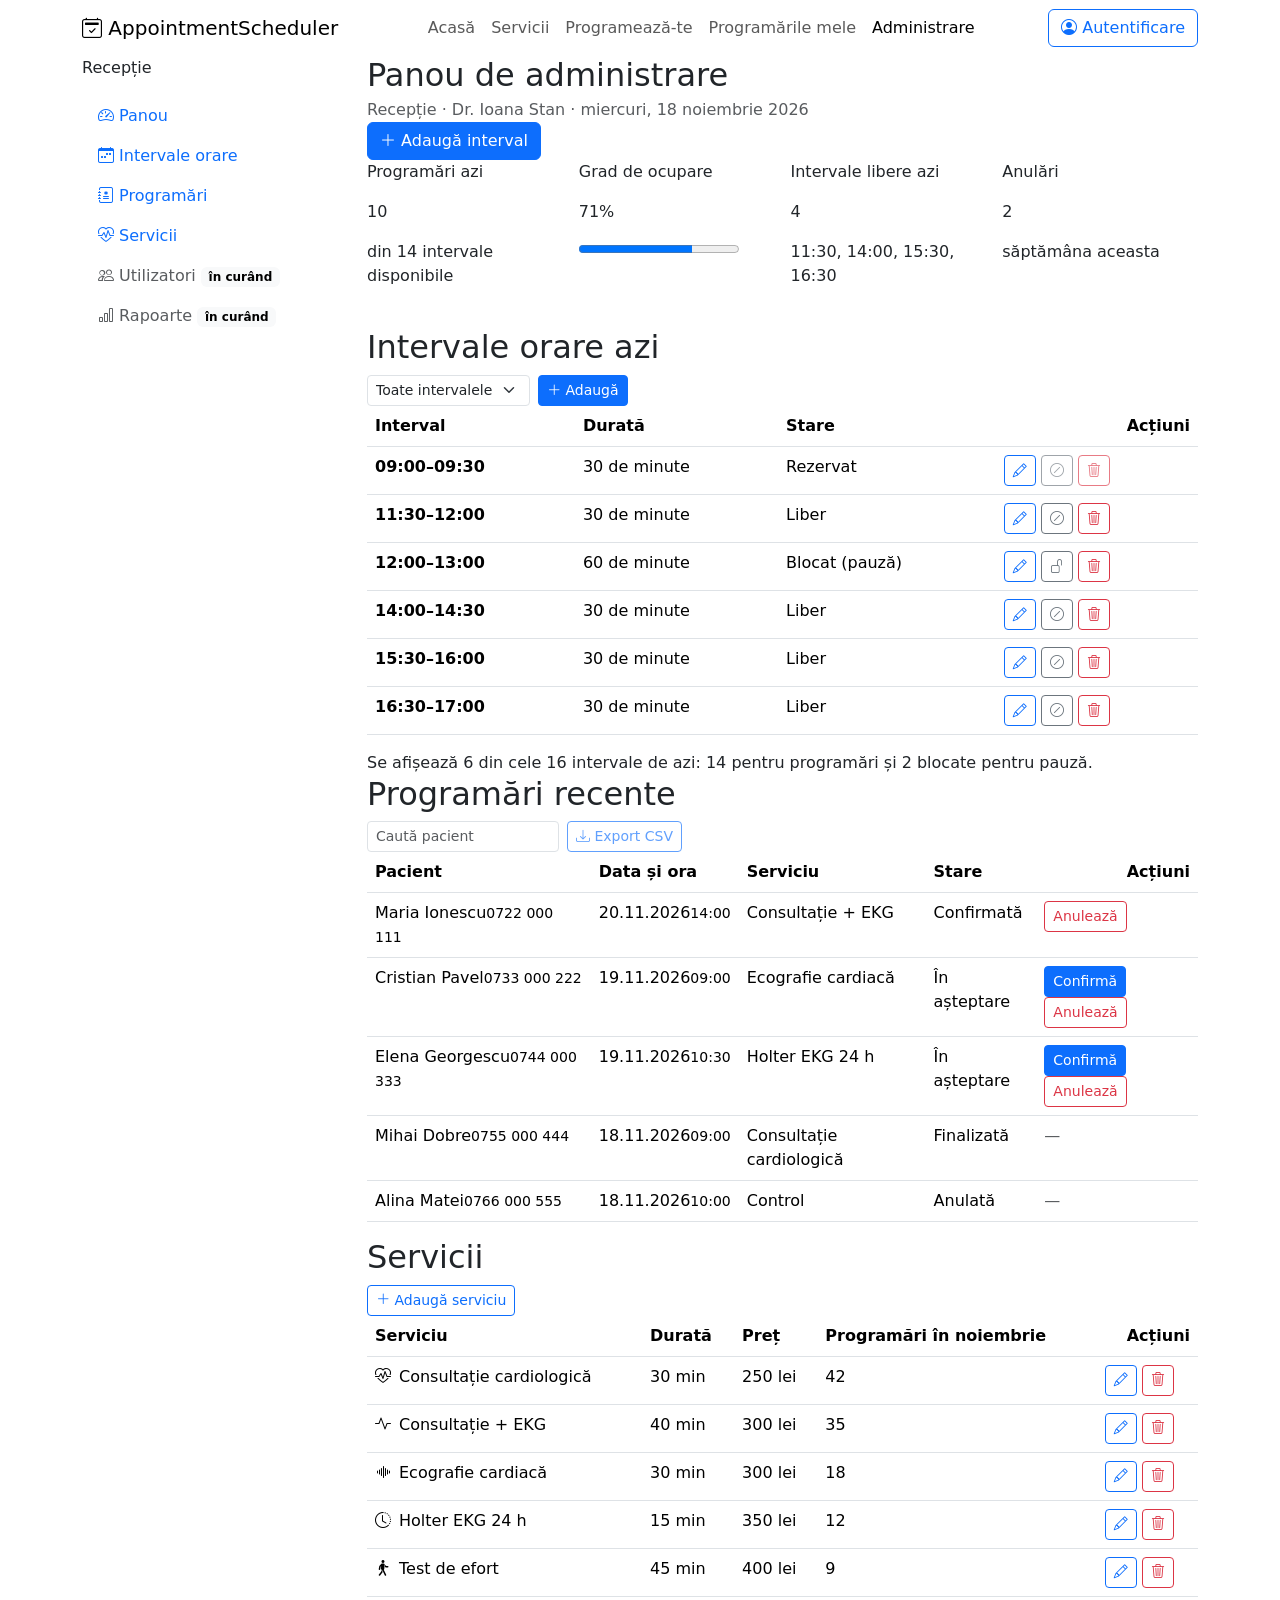
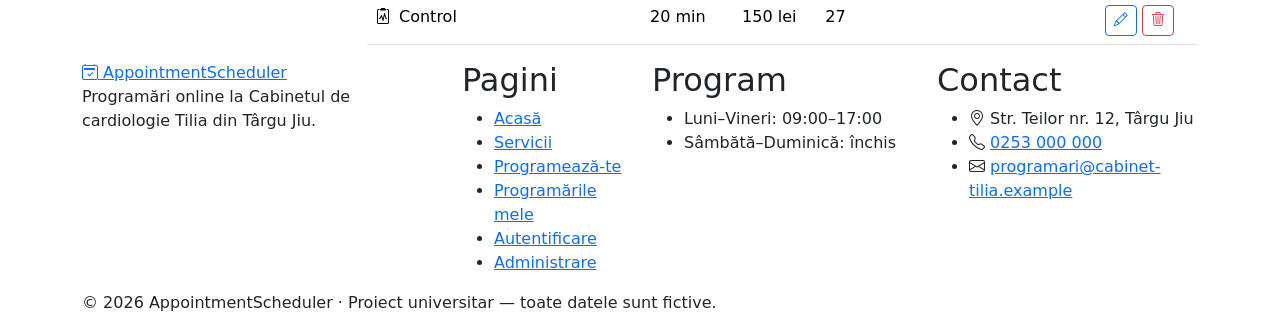
==== admin.html @ 0bd5b50c "Paginile secundare, legate din meniu" ====
<!DOCTYPE html>
<html lang="ro">
<head>
  <meta charset="UTF-8">
  <!-- viewport: pagina se adaptează la lățimea ecranului (obligatoriu pentru design responsive) -->
  <meta name="viewport" content="width=device-width, initial-scale=1">
  <meta name="description" content="Panoul recepției: indicatorii zilei, intervalele orare, programările și serviciile.">
  <title>Panou de administrare — AppointmentScheduler</title>
  <link rel="icon" href="img/favicon.svg" type="image/svg+xml">

  <!-- 1. Bootstrap 5.3.8 (framework-ul CSS), încărcat prin CDN -->
  <link rel="stylesheet" href="https://cdn.jsdelivr.net/npm/bootstrap@5.3.8/dist/css/bootstrap.min.css"
        integrity="sha384-sRIl4kxILFvY47J16cr9ZwB07vP4J8+LH7qKQnuqkuIAvNWLzeN8tE5YBujZqJLB" crossorigin="anonymous">
  <!-- 2. Bootstrap Icons (pictogramele) -->
  <link rel="stylesheet" href="https://cdn.jsdelivr.net/npm/bootstrap-icons@1.13.1/font/bootstrap-icons.min.css"
        integrity="sha384-CK2SzKma4jA5H/MXDUU7i1TqZlCFaD4T01vtyDFvPlD97JQyS+IsSh1nI2EFbpyk" crossorigin="anonymous">
  <!-- 3. Fonturile: Poppins pentru titluri, Inter pentru text (Google Fonts) -->
  <link rel="preconnect" href="https://fonts.googleapis.com">
  <link rel="preconnect" href="https://fonts.gstatic.com" crossorigin>
  <link rel="stylesheet" href="https://fonts.googleapis.com/css2?family=Inter:wght@400;500;600&family=Poppins:wght@500;600;700&display=swap">
  <!-- 4. Stilurile proprii: ultimele, ca să poată suprascrie stilurile Bootstrap -->
  <link rel="stylesheet" href="css/style.css">
</head>
<body>
  <!-- Link vizibil doar la navigarea cu tastatura: sare direct la conținut -->
  <a class="visually-hidden-focusable skip-link" href="#continut">Sari la conținutul principal</a>

  <!-- ============================ ANTET ȘI MENIU (comun tuturor paginilor) ============================ -->
  <header class="site-header sticky-top">
    <nav class="navbar navbar-expand-lg" aria-label="Meniul principal">
      <div class="container">
        <a class="navbar-brand" href="index.html">
          <i class="bi bi-calendar2-check brand-icon" aria-hidden="true"></i>
          <span>Appointment<span class="brand-accent">Scheduler</span></span>
        </a>
        <!-- Butonul „hamburger”: apare doar pe ecrane mai înguste de 992 px -->
        <button class="navbar-toggler" type="button" data-bs-toggle="collapse" data-bs-target="#meniu-principal"
                aria-controls="meniu-principal" aria-expanded="false" aria-label="Deschide meniul">
          <span class="navbar-toggler-icon"></span>
        </button>
        <div class="collapse navbar-collapse" id="meniu-principal">
          <ul class="navbar-nav mx-lg-auto">
            <li class="nav-item"><a class="nav-link" href="index.html">Acasă</a></li>
            <li class="nav-item"><a class="nav-link" href="servicii.html">Servicii</a></li>
            <li class="nav-item"><a class="nav-link" href="programare.html">Programează-te</a></li>
            <li class="nav-item"><a class="nav-link" href="programarile-mele.html">Programările mele</a></li>
            <li class="nav-item"><a class="nav-link active" aria-current="page" href="admin.html">Administrare</a></li>
          </ul>
          <a class="btn btn-outline-primary btn-account" href="autentificare.html">
            <i class="bi bi-person-circle" aria-hidden="true"></i> Autentificare
          </a>
        </div>
      </div>
    </nav>
  </header>

  <main id="continut">
    <div class="page-body">
      <div class="container">
        <div class="row g-4">

          <!-- ============ BARA LATERALĂ: meniul de administrare (pe telefon devine panou glisant) ============ -->
          <aside class="col-lg-3" aria-label="Administrare">
            <button class="btn btn-outline-primary w-100 d-lg-none sidebar-toggle" type="button"
                    data-bs-toggle="offcanvas" data-bs-target="#meniu-admin" aria-controls="meniu-admin">
              <i class="bi bi-list-ul" aria-hidden="true"></i> Meniul de administrare
            </button>
            <div class="offcanvas-lg offcanvas-start" tabindex="-1" id="meniu-admin">
              <div class="offcanvas-header">
                <h2 class="offcanvas-title h5" id="titlu-meniu-admin">Administrare</h2>
                <button type="button" class="btn-close" data-bs-dismiss="offcanvas" data-bs-target="#meniu-admin" aria-label="Închide meniul"></button>
              </div>
              <div class="offcanvas-body">
                <nav class="sidebar-card sidebar-sticky w-100" aria-label="Meniul de administrare">
                  <p class="sidebar-title">Recepție</p>
                  <ul class="nav flex-column side-nav">
                    <li class="nav-item"><a class="nav-link active" aria-current="true" href="#panou"><i class="bi bi-speedometer2" aria-hidden="true"></i> Panou</a></li>
                    <li class="nav-item"><a class="nav-link" href="#intervale"><i class="bi bi-calendar-week" aria-hidden="true"></i> Intervale orare</a></li>
                    <li class="nav-item"><a class="nav-link" href="#programari"><i class="bi bi-journal-medical" aria-hidden="true"></i> Programări</a></li>
                    <li class="nav-item"><a class="nav-link" href="#servicii-admin"><i class="bi bi-heart-pulse" aria-hidden="true"></i> Servicii</a></li>
                    <li class="nav-item"><span class="nav-link disabled"><i class="bi bi-people" aria-hidden="true"></i> Utilizatori <span class="badge text-bg-light ms-auto">în curând</span></span></li>
                    <li class="nav-item"><span class="nav-link disabled"><i class="bi bi-bar-chart" aria-hidden="true"></i> Rapoarte <span class="badge text-bg-light ms-auto">în curând</span></span></li>
                  </ul>
                </nav>
              </div>
            </div>
          </aside>

          <!-- ============ ZONA PRINCIPALĂ ============ -->
          <div class="col-lg-9">
            <div class="admin-head" id="panou">
              <div>
                <h1 class="h2 mb-1">Panou de administrare</h1>
                <p class="text-body-secondary mb-0">Recepție · Dr. Ioana Stan · <span data-azi>miercuri, 18 noiembrie 2026</span></p>
              </div>
              <button type="button" class="btn btn-primary" data-bs-toggle="modal" data-bs-target="#modal-interval">
                <i class="bi bi-plus-lg" aria-hidden="true"></i> Adaugă interval
              </button>
            </div>

            <div class="alert alert-success d-none" role="status" data-mesaj="interval=adaugat">
              <i class="bi bi-check2-circle" aria-hidden="true"></i> Intervalul a fost adăugat.
              <span class="d-block small">Demonstrație: în Etapa 1 datele nu se salvează încă.</span>
            </div>

            <!-- Indicatorii zilei (modulul Administrare și statistici) -->
            <div class="row row-cols-2 row-cols-xl-4 g-3 mb-4">
              <div class="col"><div class="kpi-card"><p class="kpi-label">Programări azi</p><p class="kpi-value">10</p><p class="kpi-note">din 14 intervale disponibile</p></div></div>
              <div class="col"><div class="kpi-card"><p class="kpi-label">Grad de ocupare</p><p class="kpi-value">71%</p>
                <progress class="ocupare" value="71" max="100" aria-label="Grad de ocupare">71%</progress></div></div>
              <div class="col"><div class="kpi-card"><p class="kpi-label">Intervale libere azi</p><p class="kpi-value">4</p><p class="kpi-note">11:30, 14:00, 15:30, 16:30</p></div></div>
              <div class="col"><div class="kpi-card"><p class="kpi-label">Anulări</p><p class="kpi-value">2</p><p class="kpi-note">săptămâna aceasta</p></div></div>
            </div>

            <!-- Intervalele orare ale zilei (modulul Intervale orare: adăugare, editare, blocare, ștergere) -->
            <section class="panel" id="intervale" aria-labelledby="titlu-intervale">
              <div class="panel-head">
                <h2 id="titlu-intervale">Intervale orare azi</h2>
                <div class="d-flex flex-wrap gap-2">
                  <label for="filtru-stare" class="visually-hidden">Filtrează după stare</label>
                  <select id="filtru-stare" class="form-select form-select-sm w-auto">
                    <option value="" selected>Toate intervalele</option>
                    <option value="liber">Libere</option>
                    <option value="rezervat">Rezervate</option>
                    <option value="blocat">Blocate</option>
                  </select>
                  <button type="button" class="btn btn-sm btn-primary" data-bs-toggle="modal" data-bs-target="#modal-interval">
                    <i class="bi bi-plus-lg" aria-hidden="true"></i> Adaugă
                  </button>
                </div>
              </div>
              <div class="table-responsive">
                <table class="table table-app table-hover">
                  <thead>
                    <tr><th scope="col">Interval</th><th scope="col">Durată</th><th scope="col">Stare</th><th scope="col" class="text-end">Acțiuni</th></tr>
                  </thead>
                  <tbody>
                    <tr>
                      <td class="text-nowrap"><strong>09:00–09:30</strong></td>
                      <td class="text-nowrap">30 de minute</td>
                      <td><span class="status status-rezervat">Rezervat</span></td>
                      <td>
                        <div class="table-actions">
                          <button type="button" class="btn btn-sm btn-outline-primary" data-bs-toggle="modal" data-bs-target="#modal-interval" aria-label="Editează intervalul 09:00–09:30" title="Editează"><i class="bi bi-pencil" aria-hidden="true"></i></button>
                          <button type="button" class="btn btn-sm btn-outline-secondary" aria-label="Blochează intervalul 09:00–09:30" title="Blochează" disabled><i class="bi bi-slash-circle" aria-hidden="true"></i></button>
                          <button type="button" class="btn btn-sm btn-outline-danger" aria-label="Șterge intervalul 09:00–09:30" title="Intervalul are o programare" disabled><i class="bi bi-trash3" aria-hidden="true"></i></button>
                        </div>
                      </td>
                    </tr>
                    <tr>
                      <td class="text-nowrap"><strong>11:30–12:00</strong></td>
                      <td class="text-nowrap">30 de minute</td>
                      <td><span class="status status-liber">Liber</span></td>
                      <td>
                        <div class="table-actions">
                          <button type="button" class="btn btn-sm btn-outline-primary" data-bs-toggle="modal" data-bs-target="#modal-interval" aria-label="Editează intervalul 11:30–12:00" title="Editează"><i class="bi bi-pencil" aria-hidden="true"></i></button>
                          <button type="button" class="btn btn-sm btn-outline-secondary" aria-label="Blochează intervalul 11:30–12:00" title="Blochează"><i class="bi bi-slash-circle" aria-hidden="true"></i></button>
                          <button type="button" class="btn btn-sm btn-outline-danger" aria-label="Șterge intervalul 11:30–12:00" title="Șterge"><i class="bi bi-trash3" aria-hidden="true"></i></button>
                        </div>
                      </td>
                    </tr>
                    <tr>
                      <td class="text-nowrap"><strong>12:00–13:00</strong></td>
                      <td class="text-nowrap">60 de minute</td>
                      <td><span class="status status-blocat">Blocat (pauză)</span></td>
                      <td>
                        <div class="table-actions">
                          <button type="button" class="btn btn-sm btn-outline-primary" data-bs-toggle="modal" data-bs-target="#modal-interval" aria-label="Editează intervalul 12:00–13:00" title="Editează"><i class="bi bi-pencil" aria-hidden="true"></i></button>
                          <button type="button" class="btn btn-sm btn-outline-secondary" aria-label="Deblochează intervalul 12:00–13:00" title="Deblochează"><i class="bi bi-unlock" aria-hidden="true"></i></button>
                          <button type="button" class="btn btn-sm btn-outline-danger" aria-label="Șterge intervalul 12:00–13:00" title="Șterge"><i class="bi bi-trash3" aria-hidden="true"></i></button>
                        </div>
                      </td>
                    </tr>
                    <tr>
                      <td class="text-nowrap"><strong>14:00–14:30</strong></td>
                      <td class="text-nowrap">30 de minute</td>
                      <td><span class="status status-liber">Liber</span></td>
                      <td>
                        <div class="table-actions">
                          <button type="button" class="btn btn-sm btn-outline-primary" data-bs-toggle="modal" data-bs-target="#modal-interval" aria-label="Editează intervalul 14:00–14:30" title="Editează"><i class="bi bi-pencil" aria-hidden="true"></i></button>
                          <button type="button" class="btn btn-sm btn-outline-secondary" aria-label="Blochează intervalul 14:00–14:30" title="Blochează"><i class="bi bi-slash-circle" aria-hidden="true"></i></button>
                          <button type="button" class="btn btn-sm btn-outline-danger" aria-label="Șterge intervalul 14:00–14:30" title="Șterge"><i class="bi bi-trash3" aria-hidden="true"></i></button>
                        </div>
                      </td>
                    </tr>
                    <tr>
                      <td class="text-nowrap"><strong>15:30–16:00</strong></td>
                      <td class="text-nowrap">30 de minute</td>
                      <td><span class="status status-liber">Liber</span></td>
                      <td>
                        <div class="table-actions">
                          <button type="button" class="btn btn-sm btn-outline-primary" data-bs-toggle="modal" data-bs-target="#modal-interval" aria-label="Editează intervalul 15:30–16:00" title="Editează"><i class="bi bi-pencil" aria-hidden="true"></i></button>
                          <button type="button" class="btn btn-sm btn-outline-secondary" aria-label="Blochează intervalul 15:30–16:00" title="Blochează"><i class="bi bi-slash-circle" aria-hidden="true"></i></button>
                          <button type="button" class="btn btn-sm btn-outline-danger" aria-label="Șterge intervalul 15:30–16:00" title="Șterge"><i class="bi bi-trash3" aria-hidden="true"></i></button>
                        </div>
                      </td>
                    </tr>
                    <tr>
                      <td class="text-nowrap"><strong>16:30–17:00</strong></td>
                      <td class="text-nowrap">30 de minute</td>
                      <td><span class="status status-liber">Liber</span></td>
                      <td>
                        <div class="table-actions">
                          <button type="button" class="btn btn-sm btn-outline-primary" data-bs-toggle="modal" data-bs-target="#modal-interval" aria-label="Editează intervalul 16:30–17:00" title="Editează"><i class="bi bi-pencil" aria-hidden="true"></i></button>
                          <button type="button" class="btn btn-sm btn-outline-secondary" aria-label="Blochează intervalul 16:30–17:00" title="Blochează"><i class="bi bi-slash-circle" aria-hidden="true"></i></button>
                          <button type="button" class="btn btn-sm btn-outline-danger" aria-label="Șterge intervalul 16:30–17:00" title="Șterge"><i class="bi bi-trash3" aria-hidden="true"></i></button>
                        </div>
                      </td>
                    </tr>
                  </tbody>
                </table>
              </div>
              <div class="panel-foot">Se afișează 6 din cele 16 intervale de azi: 14 pentru programări și 2 blocate pentru pauză.</div>
            </section>

            <!-- Programările recente (modulul Programări: confirmare și anulare) -->
            <section class="panel" id="programari" aria-labelledby="titlu-programari">
              <div class="panel-head">
                <h2 id="titlu-programari">Programări recente</h2>
                <div class="d-flex flex-wrap gap-2">
                  <label for="cauta-pacient" class="visually-hidden">Caută pacient</label>
                  <input type="search" id="cauta-pacient" class="form-control form-control-sm w-auto" placeholder="Caută pacient">
                  <button type="button" class="btn btn-sm btn-outline-primary" disabled title="Disponibil într-o etapă următoare">
                    <i class="bi bi-download" aria-hidden="true"></i> Export CSV
                  </button>
                </div>
              </div>
              <div class="table-responsive">
                <table class="table table-app table-hover">
                  <thead>
                    <tr><th scope="col">Pacient</th><th scope="col">Data și ora</th><th scope="col">Serviciu</th><th scope="col">Stare</th><th scope="col" class="text-end">Acțiuni</th></tr>
                  </thead>
                  <tbody>
                    <tr>
                      <td>Maria Ionescu<small>0722 000 111</small></td>
                      <td>20.11.2026<small>14:00</small></td>
                      <td>Consultație + EKG</td>
                      <td><span class="status status-confirmata">Confirmată</span></td>
                      <td><div class="table-actions"><button type="button" class="btn btn-sm btn-outline-danger" aria-label="Anulează programarea lui Maria Ionescu">Anulează</button></div></td>
                    </tr>
                    <tr>
                      <td>Cristian Pavel<small>0733 000 222</small></td>
                      <td>19.11.2026<small>09:00</small></td>
                      <td>Ecografie cardiacă</td>
                      <td><span class="status status-asteptare">În așteptare</span></td>
                      <td><div class="table-actions"><button type="button" class="btn btn-sm btn-primary" aria-label="Confirmă programarea lui Cristian Pavel">Confirmă</button><button type="button" class="btn btn-sm btn-outline-danger" aria-label="Anulează programarea lui Cristian Pavel">Anulează</button></div></td>
                    </tr>
                    <tr>
                      <td>Elena Georgescu<small>0744 000 333</small></td>
                      <td>19.11.2026<small>10:30</small></td>
                      <td>Holter EKG 24 h</td>
                      <td><span class="status status-asteptare">În așteptare</span></td>
                      <td><div class="table-actions"><button type="button" class="btn btn-sm btn-primary" aria-label="Confirmă programarea lui Elena Georgescu">Confirmă</button><button type="button" class="btn btn-sm btn-outline-danger" aria-label="Anulează programarea lui Elena Georgescu">Anulează</button></div></td>
                    </tr>
                    <tr>
                      <td>Mihai Dobre<small>0755 000 444</small></td>
                      <td>18.11.2026<small>09:00</small></td>
                      <td>Consultație cardiologică</td>
                      <td><span class="status status-finalizata">Finalizată</span></td>
                      <td><div class="table-actions"><span class="text-body-secondary">—</span></div></td>
                    </tr>
                    <tr>
                      <td>Alina Matei<small>0766 000 555</small></td>
                      <td>18.11.2026<small>10:00</small></td>
                      <td>Control</td>
                      <td><span class="status status-anulata">Anulată</span></td>
                      <td><div class="table-actions"><span class="text-body-secondary">—</span></div></td>
                    </tr>
                  </tbody>
                </table>
              </div>
            </section>

            <!-- Serviciile cabinetului (modulul Catalog, partea de administrare) -->
            <section class="panel" id="servicii-admin" aria-labelledby="titlu-servicii-admin">
              <div class="panel-head">
                <h2 id="titlu-servicii-admin">Servicii</h2>
                <button type="button" class="btn btn-sm btn-outline-primary"><i class="bi bi-plus-lg" aria-hidden="true"></i> Adaugă serviciu</button>
              </div>
              <div class="table-responsive">
                <table class="table table-app table-hover">
                  <thead>
                    <tr><th scope="col">Serviciu</th><th scope="col">Durată</th><th scope="col">Preț</th><th scope="col">Programări în noiembrie</th><th scope="col" class="text-end">Acțiuni</th></tr>
                  </thead>
                  <tbody>
                    <tr>
                      <td><span class="d-inline-flex align-items-center gap-2"><span class="icon-circle icon-circle-sm"><i class="bi bi-heart-pulse" aria-hidden="true"></i></span>Consultație cardiologică</span></td>
                      <td class="text-nowrap">30 min</td>
                      <td class="text-nowrap">250 lei</td>
                      <td>42</td>
                      <td>
                        <div class="table-actions">
                          <button type="button" class="btn btn-sm btn-outline-primary" aria-label="Editează serviciul Consultație cardiologică" title="Editează"><i class="bi bi-pencil" aria-hidden="true"></i></button>
                          <button type="button" class="btn btn-sm btn-outline-danger" aria-label="Șterge serviciul Consultație cardiologică" title="Șterge"><i class="bi bi-trash3" aria-hidden="true"></i></button>
                        </div>
                      </td>
                    </tr>
                    <tr>
                      <td><span class="d-inline-flex align-items-center gap-2"><span class="icon-circle icon-circle-sm"><i class="bi bi-activity" aria-hidden="true"></i></span>Consultație + EKG</span></td>
                      <td class="text-nowrap">40 min</td>
                      <td class="text-nowrap">300 lei</td>
                      <td>35</td>
                      <td>
                        <div class="table-actions">
                          <button type="button" class="btn btn-sm btn-outline-primary" aria-label="Editează serviciul Consultație + EKG" title="Editează"><i class="bi bi-pencil" aria-hidden="true"></i></button>
                          <button type="button" class="btn btn-sm btn-outline-danger" aria-label="Șterge serviciul Consultație + EKG" title="Șterge"><i class="bi bi-trash3" aria-hidden="true"></i></button>
                        </div>
                      </td>
                    </tr>
                    <tr>
                      <td><span class="d-inline-flex align-items-center gap-2"><span class="icon-circle icon-circle-sm"><i class="bi bi-soundwave" aria-hidden="true"></i></span>Ecografie cardiacă</span></td>
                      <td class="text-nowrap">30 min</td>
                      <td class="text-nowrap">300 lei</td>
                      <td>18</td>
                      <td>
                        <div class="table-actions">
                          <button type="button" class="btn btn-sm btn-outline-primary" aria-label="Editează serviciul Ecografie cardiacă" title="Editează"><i class="bi bi-pencil" aria-hidden="true"></i></button>
                          <button type="button" class="btn btn-sm btn-outline-danger" aria-label="Șterge serviciul Ecografie cardiacă" title="Șterge"><i class="bi bi-trash3" aria-hidden="true"></i></button>
                        </div>
                      </td>
                    </tr>
                    <tr>
                      <td><span class="d-inline-flex align-items-center gap-2"><span class="icon-circle icon-circle-sm"><i class="bi bi-clock-history" aria-hidden="true"></i></span>Holter EKG 24 h</span></td>
                      <td class="text-nowrap">15 min</td>
                      <td class="text-nowrap">350 lei</td>
                      <td>12</td>
                      <td>
                        <div class="table-actions">
                          <button type="button" class="btn btn-sm btn-outline-primary" aria-label="Editează serviciul Holter EKG 24 h" title="Editează"><i class="bi bi-pencil" aria-hidden="true"></i></button>
                          <button type="button" class="btn btn-sm btn-outline-danger" aria-label="Șterge serviciul Holter EKG 24 h" title="Șterge"><i class="bi bi-trash3" aria-hidden="true"></i></button>
                        </div>
                      </td>
                    </tr>
                    <tr>
                      <td><span class="d-inline-flex align-items-center gap-2"><span class="icon-circle icon-circle-sm"><i class="bi bi-person-walking" aria-hidden="true"></i></span>Test de efort</span></td>
                      <td class="text-nowrap">45 min</td>
                      <td class="text-nowrap">400 lei</td>
                      <td>9</td>
                      <td>
                        <div class="table-actions">
                          <button type="button" class="btn btn-sm btn-outline-primary" aria-label="Editează serviciul Test de efort" title="Editează"><i class="bi bi-pencil" aria-hidden="true"></i></button>
                          <button type="button" class="btn btn-sm btn-outline-danger" aria-label="Șterge serviciul Test de efort" title="Șterge"><i class="bi bi-trash3" aria-hidden="true"></i></button>
                        </div>
                      </td>
                    </tr>
                    <tr>
                      <td><span class="d-inline-flex align-items-center gap-2"><span class="icon-circle icon-circle-sm"><i class="bi bi-clipboard2-pulse" aria-hidden="true"></i></span>Control</span></td>
                      <td class="text-nowrap">20 min</td>
                      <td class="text-nowrap">150 lei</td>
                      <td>27</td>
                      <td>
                        <div class="table-actions">
                          <button type="button" class="btn btn-sm btn-outline-primary" aria-label="Editează serviciul Control" title="Editează"><i class="bi bi-pencil" aria-hidden="true"></i></button>
                          <button type="button" class="btn btn-sm btn-outline-danger" aria-label="Șterge serviciul Control" title="Șterge"><i class="bi bi-trash3" aria-hidden="true"></i></button>
                        </div>
                      </td>
                    </tr>
                  </tbody>
                </table>
              </div>
            </section>
          </div>

        </div>
      </div>
    </div>
  </main>

  <!-- Fereastra „Adaugă interval orar” (componenta „modal” din Bootstrap) -->
  <div class="modal fade" id="modal-interval" tabindex="-1" role="dialog" aria-labelledby="titlu-modal-interval">
    <div class="modal-dialog modal-dialog-centered">
      <form class="modal-content needs-validation" method="post" novalidate data-redirect="admin.html?interval=adaugat#intervale">
        <div class="modal-header">
          <h2 class="modal-title h5" id="titlu-modal-interval">Adaugă un interval orar</h2>
          <button type="button" class="btn-close" data-bs-dismiss="modal" aria-label="Închide"></button>
        </div>
        <div class="modal-body">
          <div class="row g-3">
            <div class="col-12">
              <p class="small text-body-secondary mb-0">Intervalul se adaugă în programul medicului: Dr. Ioana Stan.</p>
            </div>
            <div class="col-12">
              <label for="interval-data" class="form-label">Data</label>
              <input type="date" id="interval-data" name="data" class="form-control" required data-validare-data>
              <div class="invalid-feedback" data-mesaj-data>Alege data.</div>
            </div>
            <div class="col-6">
              <label for="ora-inceput" class="form-label">Ora de început</label>
              <input type="time" id="ora-inceput" name="ora_inceput" class="form-control" required min="09:00" max="17:00">
              <div class="invalid-feedback">Alege o oră între 09:00 și 17:00.</div>
            </div>
            <div class="col-6">
              <label for="ora-sfarsit" class="form-label">Ora de sfârșit</label>
              <input type="time" id="ora-sfarsit" name="ora_sfarsit" class="form-control" required min="09:00" max="17:00" data-dupa="ora-inceput">
              <div class="invalid-feedback">Trebuie să fie după ora de început, până la 17:00.</div>
            </div>
            <div class="col-12">
              <fieldset>
                <legend class="form-label">Tipul intervalului</legend>
                <div class="form-check">
                  <input class="form-check-input" type="radio" name="tip" id="tip-liber" value="liber" checked>
                  <label class="form-check-label" for="tip-liber">Liber pentru programări</label>
                </div>
                <div class="form-check">
                  <input class="form-check-input" type="radio" name="tip" id="tip-blocat" value="blocat">
                  <label class="form-check-label" for="tip-blocat">Blocat (pauză, concediu)</label>
                </div>
              </fieldset>
            </div>
            <div class="col-12">
              <div class="form-check">
                <input class="form-check-input" type="checkbox" id="repeta" name="repeta">
                <label class="form-check-label" for="repeta">Repetă intervalul în toate zilele lucrătoare din acea săptămână</label>
              </div>
            </div>
          </div>
        </div>
        <div class="modal-footer">
          <button type="button" class="btn btn-outline-secondary" data-bs-dismiss="modal">Renunț</button>
          <button type="submit" class="btn btn-primary">Salvează intervalul</button>
        </div>
      </form>
    </div>
  </div>

  <!-- ============================ SUBSOL (comun tuturor paginilor) ============================ -->
  <footer class="site-footer">
    <div class="container">
      <div class="row g-4">
        <div class="col-lg-4">
          <a class="footer-brand" href="index.html"><i class="bi bi-calendar2-check" aria-hidden="true"></i> AppointmentScheduler</a>
          <p class="footer-text">Programări online la Cabinetul de cardiologie Tilia din Târgu Jiu.</p>
        </div>
        <div class="col-6 col-md-4 col-lg-2">
          <h2 class="footer-title">Pagini</h2>
          <ul class="footer-links">
            <li><a href="index.html">Acasă</a></li>
            <li><a href="servicii.html">Servicii</a></li>
            <li><a href="programare.html">Programează-te</a></li>
            <li><a href="programarile-mele.html">Programările mele</a></li>
            <li><a href="autentificare.html">Autentificare</a></li>
            <li><a href="admin.html">Administrare</a></li>
          </ul>
        </div>
        <div class="col-6 col-md-4 col-lg-3">
          <h2 class="footer-title">Program</h2>
          <ul class="footer-links">
            <li>Luni–Vineri: <span class="text-nowrap">09:00–17:00</span></li>
            <li>Sâmbătă–Duminică: închis</li>
          </ul>
        </div>
        <div class="col-md-4 col-lg-3">
          <h2 class="footer-title">Contact</h2>
          <ul class="footer-links">
            <li><i class="bi bi-geo-alt" aria-hidden="true"></i> Str. Teilor nr. 12, Târgu Jiu</li>
            <li><i class="bi bi-telephone" aria-hidden="true"></i> <a href="tel:0253000000">0253&nbsp;000&nbsp;000</a></li>
            <li class="text-break"><i class="bi bi-envelope" aria-hidden="true"></i> <a href="mailto:programari@cabinet-tilia.example">programari@cabinet-tilia.example</a></li>
          </ul>
        </div>
      </div>
      <div class="footer-bottom">
        <p>© <span data-an-curent>2026</span> AppointmentScheduler · Proiect universitar — toate datele sunt fictive.</p>
      </div>
    </div>
  </footer>

  <!-- JavaScript: Bootstrap (meniu, acordeon, tab-uri, ferestre modale) + scriptul propriu -->
  <script src="https://cdn.jsdelivr.net/npm/bootstrap@5.3.8/dist/js/bootstrap.bundle.min.js"
          integrity="sha384-FKyoEForCGlyvwx9Hj09JcYn3nv7wiPVlz7YYwJrWVcXK/BmnVDxM+D2scQbITxI" crossorigin="anonymous"></script>
  <script src="js/main.js"></script>
</body>
</html>
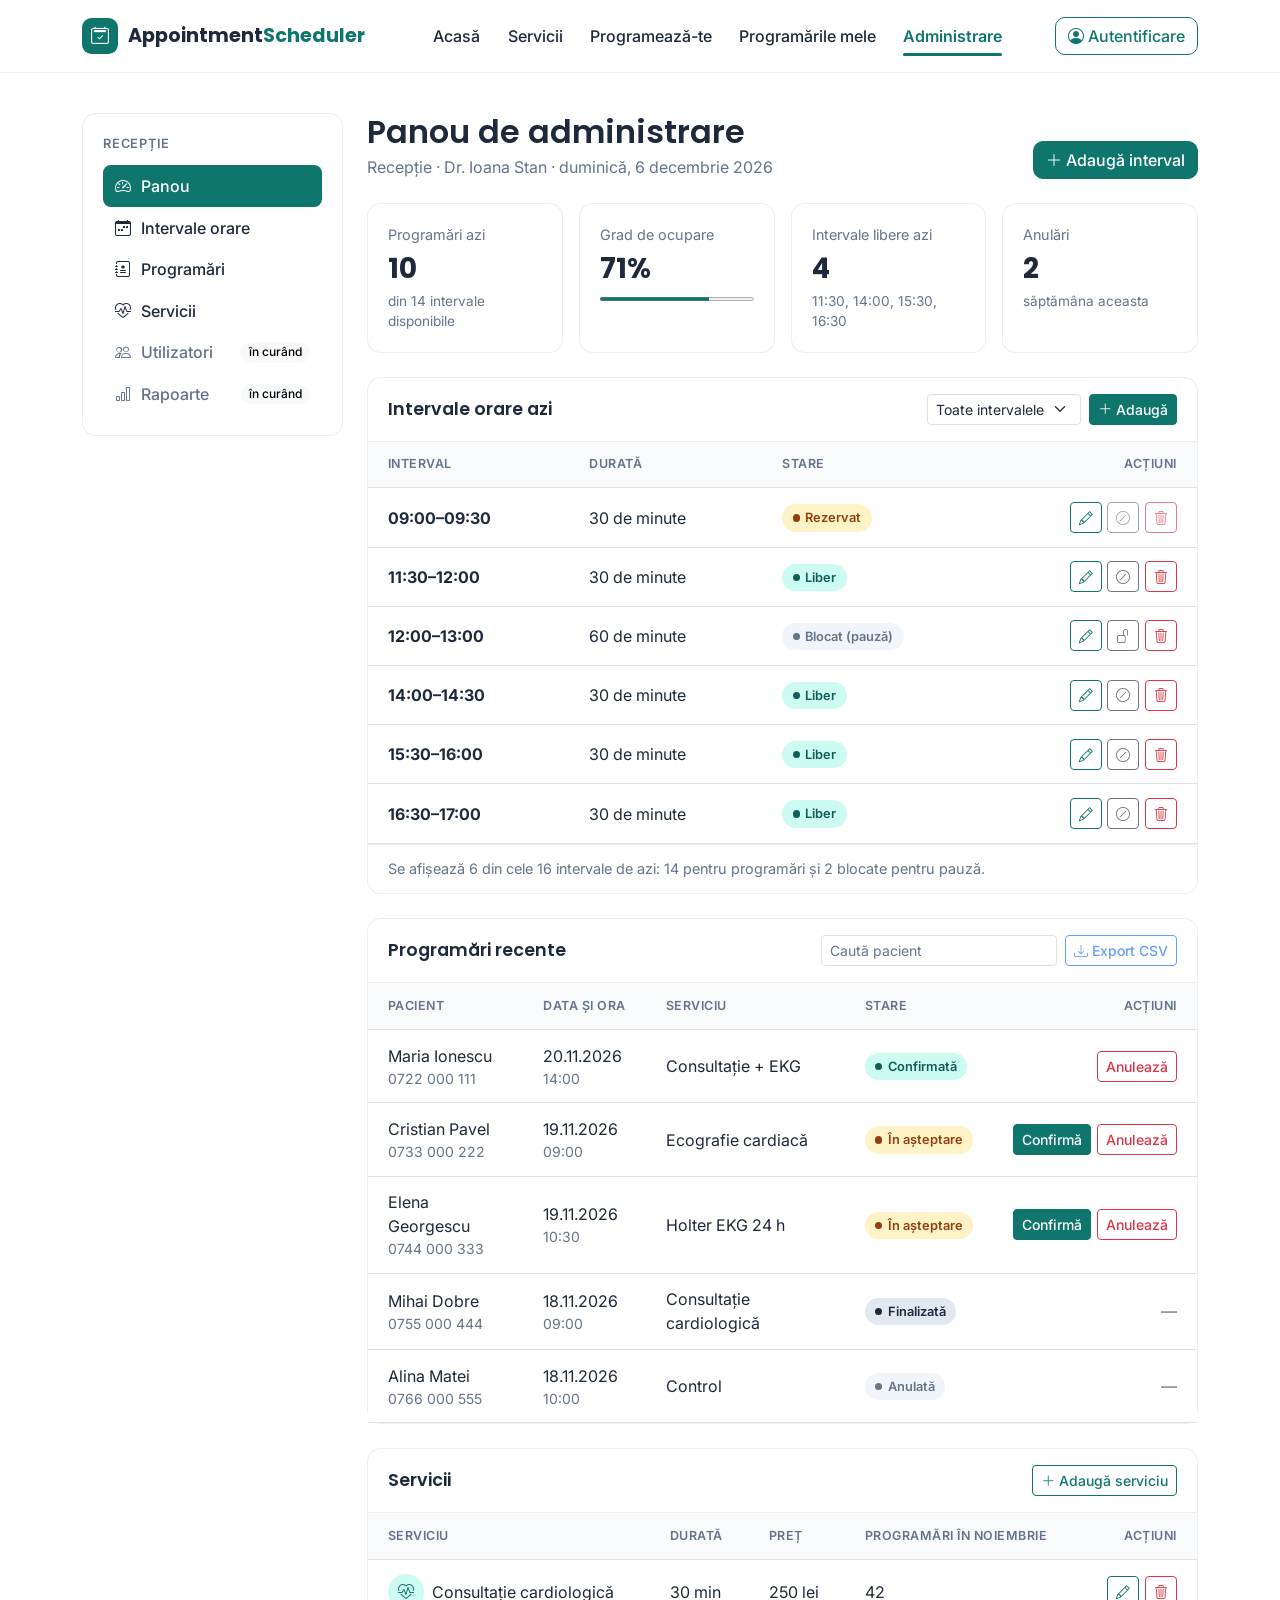
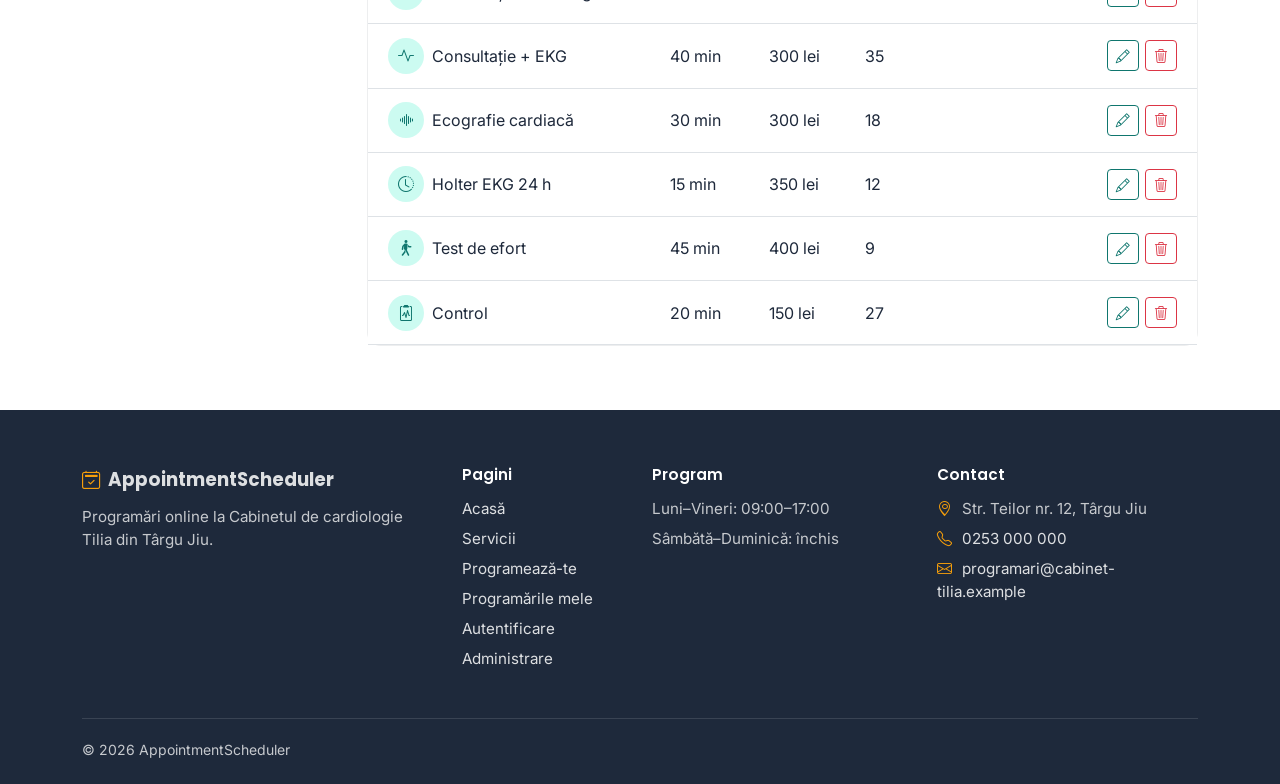
==== commit f2368c9b: "README:corectare subsol" ====
--- a/admin.html
+++ b/admin.html
@@ -459,7 +459,7 @@
         </div>
       </div>
       <div class="footer-bottom">
-        <p>© <span data-an-curent>2026</span> AppointmentScheduler · Proiect universitar — toate datele sunt fictive.</p>
+        <p>© <span data-an-curent>2026</span> AppointmentScheduler </p>
       </div>
     </div>
   </footer>
--- a/css/style.css
+++ b/css/style.css
@@ -0,0 +1,1332 @@
+/* ==========================================================================
+   AppointmentScheduler — css/style.css
+   Stilurile proprii ale aplicației. Fișierul se încarcă DUPĂ Bootstrap,
+   așa că regulile de aici pot suprascrie stilurile implicite ale acestuia.
+
+   Cuprins
+   1.  Variabile: paleta de culori și fonturile
+   2.  Elemente de bază
+   3.  Butoane și formulare
+   4.  Antet și meniu
+   5.  Hero și căutarea rapidă (pagina Acasă)
+   6.  Secțiuni, carduri și pași
+   7.  Intervale orare și stări
+   8.  Pagini interioare: antet de pagină, bară laterală, panouri, tabele
+   9.  Subsol
+   10. Responsive: tabletă și telefon
+   11. Accesibilitate
+   ========================================================================== */
+
+
+/* 1. Variabile ------------------------------------------------------------- */
+:root {
+  /* Paleta aplicației (5 culori) */
+  --as-primary: #0F766E;  /* verde-albastru: butoane, linkuri, elemente active */
+  --as-accent: #F59E0B;   /* chihlimbar: evidențieri, numerele pașilor */
+  --as-dark: #1E293B;     /* textul principal și subsolul */
+  --as-soft: #F0FDFA;     /* fundalul secțiunilor alternative */
+  --as-muted: #64748B;    /* text secundar */
+
+  /* Nuanțe derivate din culorile de mai sus (hover, fundaluri foarte deschise) */
+  --as-primary-dark: #115E59;
+  --as-primary-subtle: #CCFBF1;
+  --as-accent-light: #FBBF24;
+  --as-accent-subtle: #FEF3C7;
+  --as-line: rgba(30, 41, 59, 0.08);   /* linii și borduri discrete */
+
+  /* Fonturile */
+  --as-font-heading: "Poppins", system-ui, -apple-system, "Segoe UI", Roboto, Arial, sans-serif;
+  --as-font-body: "Inter", system-ui, -apple-system, "Segoe UI", Roboto, Arial, sans-serif;
+
+  /* Valori folosite în mai multe locuri */
+  --as-radius: 0.875rem;
+  --as-shadow: 0 0.75rem 2rem rgba(30, 41, 59, 0.08);
+  --as-header-height: 4.5rem;
+
+  /* Legăm paleta de variabilele Bootstrap, ca și componentele lui să o folosească */
+  --bs-primary: var(--as-primary);
+  --bs-primary-rgb: 15, 118, 110;
+  --bs-primary-text-emphasis: var(--as-primary-dark);
+  --bs-primary-bg-subtle: var(--as-primary-subtle);
+  --bs-body-font-family: var(--as-font-body);
+  --bs-body-color: var(--as-dark);
+  --bs-body-color-rgb: 30, 41, 59;
+  --bs-emphasis-color: var(--as-dark);
+  --bs-emphasis-color-rgb: 30, 41, 59;
+  --bs-secondary-color: var(--as-muted);
+  --bs-link-color: var(--as-primary);
+  --bs-link-color-rgb: 15, 118, 110;
+  --bs-link-hover-color: var(--as-primary-dark);
+  --bs-link-hover-color-rgb: 17, 94, 89;
+  --bs-border-radius: 0.625rem;
+  --bs-border-radius-lg: var(--as-radius);
+  --bs-focus-ring-color: rgba(15, 118, 110, 0.25);
+}
+
+
+/* 2. Elemente de bază ------------------------------------------------------ */
+body {
+  font-family: var(--as-font-body);
+  color: var(--as-dark);
+  -webkit-font-smoothing: antialiased;
+}
+
+h1, h2, h3, h4, h5, h6,
+.h1, .h2, .h3, .h4, .h5, .h6 {
+  font-family: var(--as-font-heading);
+  font-weight: 600;
+  color: var(--as-dark);
+}
+
+a {
+  text-underline-offset: 0.2em;
+}
+
+/* Când sărim la o secțiune (#id), antetul fix nu trebuie să o acopere */
+main[id],
+section[id],
+.panel[id] {
+  scroll-margin-top: calc(var(--as-header-height) + 1rem);
+}
+
+
+/* 3. Butoane și formulare -------------------------------------------------- */
+.btn {
+  font-weight: 500;
+}
+
+/* Bootstrap colorează butoanele prin variabile; le dăm culorile din paletă */
+.btn-primary {
+  --bs-btn-bg: var(--as-primary);
+  --bs-btn-border-color: var(--as-primary);
+  --bs-btn-hover-bg: var(--as-primary-dark);
+  --bs-btn-hover-border-color: var(--as-primary-dark);
+  --bs-btn-active-bg: var(--as-primary-dark);
+  --bs-btn-active-border-color: var(--as-primary-dark);
+  --bs-btn-disabled-bg: var(--as-primary);
+  --bs-btn-disabled-border-color: var(--as-primary);
+  --bs-btn-focus-shadow-rgb: 15, 118, 110;
+}
+
+.btn-outline-primary {
+  --bs-btn-color: var(--as-primary);
+  --bs-btn-border-color: var(--as-primary);
+  --bs-btn-hover-color: #FFFFFF;
+  --bs-btn-hover-bg: var(--as-primary);
+  --bs-btn-hover-border-color: var(--as-primary);
+  --bs-btn-active-color: #FFFFFF;
+  --bs-btn-active-bg: var(--as-primary-dark);
+  --bs-btn-active-border-color: var(--as-primary-dark);
+  --bs-btn-focus-shadow-rgb: 15, 118, 110;
+}
+
+/* Buton propriu, în culoarea de accent (text închis, pentru contrast bun) */
+.btn-accent {
+  --bs-btn-color: var(--as-dark);
+  --bs-btn-bg: var(--as-accent);
+  --bs-btn-border-color: var(--as-accent);
+  --bs-btn-hover-color: var(--as-dark);
+  --bs-btn-hover-bg: var(--as-accent-light);
+  --bs-btn-hover-border-color: var(--as-accent-light);
+  --bs-btn-active-color: var(--as-dark);
+  --bs-btn-active-bg: var(--as-accent-light);
+  --bs-btn-active-border-color: var(--as-accent-light);
+  --bs-btn-focus-shadow-rgb: 245, 158, 11;
+  font-weight: 600;
+}
+
+.btn-lg {
+  --bs-btn-padding-x: 1.4rem;
+  --bs-btn-font-size: 1.05rem;
+}
+
+.form-label {
+  font-weight: 500;
+}
+
+/* <legend> are implicit un font mare (din Bootstrap); îl aducem la mărimea etichetelor */
+legend.form-label {
+  font-size: 1rem;
+}
+
+/* Conturul câmpurilor active, în culoarea primară */
+.form-control:focus,
+.form-select:focus,
+.form-check-input:focus {
+  border-color: var(--as-primary);
+  box-shadow: 0 0 0 0.25rem rgba(15, 118, 110, 0.2);
+}
+
+.form-check-input:checked {
+  background-color: var(--as-primary);
+  border-color: var(--as-primary);
+}
+
+.form-range::-webkit-slider-thumb {
+  background-color: var(--as-primary);
+}
+
+.form-range::-moz-range-thumb {
+  background-color: var(--as-primary);
+}
+
+/* Tab-urile din pagina Autentificare */
+.nav-pills {
+  --bs-nav-pills-link-active-bg: var(--as-primary);
+  --bs-nav-link-color: var(--as-dark);
+  --bs-nav-link-hover-color: var(--as-primary);
+}
+
+
+/* 4. Antet și meniu -------------------------------------------------------- */
+.site-header {
+  background-color: rgba(255, 255, 255, 0.94);
+  backdrop-filter: blur(8px);
+  border-bottom: 1px solid var(--as-line);
+}
+
+.site-header .navbar {
+  min-height: var(--as-header-height);
+  --bs-navbar-color: var(--as-dark);
+  --bs-navbar-hover-color: var(--as-primary);
+  --bs-navbar-active-color: var(--as-primary);
+  --bs-navbar-nav-link-padding-x: 0.85rem;
+}
+
+.navbar-brand {
+  display: inline-flex;
+  align-items: center;
+  gap: 0.6rem;
+  font-family: var(--as-font-heading);
+  font-size: 1.2rem;
+  font-weight: 700;
+  color: var(--as-dark);
+}
+
+.navbar-brand:hover,
+.navbar-brand:focus {
+  color: var(--as-dark);
+}
+
+.brand-icon {
+  display: inline-grid;
+  place-items: center;
+  width: 2.25rem;
+  height: 2.25rem;
+  border-radius: 0.6rem;
+  background-color: var(--as-primary);
+  color: #FFFFFF;
+  font-size: 1.1rem;
+}
+
+.brand-accent {
+  color: var(--as-primary);
+}
+
+.site-header .nav-link {
+  font-weight: 500;
+}
+
+/* Conturul butonului „hamburger” după apăsare, în culoarea primară */
+.navbar-toggler:focus {
+  box-shadow: 0 0 0 0.2rem rgba(15, 118, 110, 0.25);
+}
+
+.site-header .nav-link.active {
+  font-weight: 600;
+}
+
+/* Pe desktop, pagina curentă este subliniată cu o bară colorată */
+@media (min-width: 992px) {
+  .site-header .nav-link {
+    position: relative;
+  }
+
+  .site-header .nav-link.active::after {
+    content: "";
+    position: absolute;
+    left: var(--bs-navbar-nav-link-padding-x);
+    right: var(--bs-navbar-nav-link-padding-x);
+    bottom: 0;
+    height: 3px;
+    border-radius: 3px;
+    background-color: var(--as-primary);
+  }
+}
+
+
+/* 5. Hero și căutarea rapidă (pagina Acasă) -------------------------------- */
+.hero {
+  padding: 4rem 0 4.5rem;
+  background:
+    radial-gradient(60rem 30rem at 90% -10%, rgba(15, 118, 110, 0.12), transparent 60%),
+    linear-gradient(180deg, var(--as-soft) 0%, #FFFFFF 100%);
+}
+
+.eyebrow {
+  display: inline-flex;
+  align-items: center;
+  gap: 0.4rem;
+  margin-bottom: 1rem;
+  padding: 0.3rem 0.8rem;
+  border-radius: 999px;
+  background-color: var(--as-primary-subtle);
+  color: var(--as-primary-dark);
+  font-size: 0.875rem;
+  font-weight: 600;
+}
+
+/* clamp(minim, preferat, maxim): titlul crește lin odată cu lățimea ecranului */
+.hero-title {
+  margin-bottom: 1rem;
+  font-size: clamp(2rem, 1.35rem + 2.6vw, 3.25rem);
+  font-weight: 700;
+  line-height: 1.15;
+  letter-spacing: -0.02em;
+}
+
+.hero-lead {
+  max-width: 34rem;
+  margin-bottom: 1.75rem;
+  color: var(--as-muted);
+  font-size: 1.125rem;
+}
+
+.hero-actions {
+  display: flex;
+  flex-wrap: wrap;
+  gap: 0.75rem;
+}
+
+.hero-facts {
+  display: flex;
+  flex-wrap: wrap;
+  gap: 0.5rem 1.5rem;
+  margin: 1.75rem 0 0;
+  padding: 0;
+  list-style: none;
+  color: var(--as-muted);
+  font-size: 0.95rem;
+}
+
+.hero-facts i {
+  margin-right: 0.3rem;
+  color: var(--as-primary);
+}
+
+.search-card {
+  border: 0;
+  border-radius: var(--as-radius);
+  box-shadow: var(--as-shadow);
+}
+
+.search-card .card-body {
+  padding: 1.75rem;
+}
+
+.card-heading {
+  display: flex;
+  align-items: center;
+  gap: 0.5rem;
+  margin-bottom: 1.25rem;
+}
+
+.card-heading i {
+  color: var(--as-primary);
+}
+
+.slots-heading {
+  margin: 1.75rem 0 0.5rem;
+  padding-top: 1.25rem;
+  border-top: 1px solid var(--as-line);
+  color: var(--as-muted);
+  font-family: var(--as-font-body);
+  font-size: 0.8rem;
+  font-weight: 600;
+  letter-spacing: 0.06em;
+  text-transform: uppercase;
+}
+
+.slot-list {
+  margin: 0;
+}
+
+.slot-item {
+  display: flex;
+  align-items: center;
+  gap: 0.75rem;
+  padding: 0.6rem 0;
+}
+
+.slot-item + .slot-item {
+  border-top: 1px dashed rgba(30, 41, 59, 0.12);
+}
+
+.slot-info {
+  flex: 1;
+  min-width: 0;
+  line-height: 1.3;
+}
+
+.slot-info small {
+  display: block;
+  color: var(--as-muted);
+}
+
+
+/* 6. Secțiuni, carduri și pași --------------------------------------------- */
+.section {
+  padding: 4.5rem 0;
+}
+
+.section-alt {
+  background-color: var(--as-soft);
+}
+
+.section-head {
+  margin-bottom: 2rem;
+}
+
+.section-title {
+  margin-bottom: 0.5rem;
+  font-size: clamp(1.6rem, 1.3rem + 1.2vw, 2.1rem);
+  font-weight: 700;
+}
+
+.section-lead {
+  margin-bottom: 0;
+  color: var(--as-muted);
+  font-size: 1.05rem;
+}
+
+/* Banda cu cifre de sub hero */
+.stats-bar {
+  padding: 2rem 0;
+  border-top: 1px solid var(--as-line);
+  border-bottom: 1px solid var(--as-line);
+  background-color: #FFFFFF;
+}
+
+.stat-number {
+  margin: 0;
+  color: var(--as-primary);
+  font-family: var(--as-font-heading);
+  font-size: 2rem;
+  font-weight: 700;
+  line-height: 1.2;
+}
+
+.stat-label {
+  margin: 0;
+  color: var(--as-muted);
+  font-size: 0.95rem;
+}
+
+/* Cerc colorat în care stă o pictogramă */
+.icon-circle {
+  display: inline-grid;
+  flex-shrink: 0;
+  place-items: center;
+  width: 3rem;
+  height: 3rem;
+  border-radius: 50%;
+  background-color: var(--as-primary-subtle);
+  color: var(--as-primary);
+  font-size: 1.35rem;
+}
+
+.icon-circle-sm {
+  width: 2.25rem;
+  height: 2.25rem;
+  font-size: 1rem;
+}
+
+/* Pașii din „Cum funcționează” */
+.steps {
+  margin: 0;
+  padding: 0;
+}
+
+.step-card {
+  height: 100%;
+  padding: 1.75rem;
+  border: 1px solid var(--as-line);
+  border-radius: var(--as-radius);
+  background-color: #FFFFFF;
+}
+
+.step-number {
+  display: inline-grid;
+  place-items: center;
+  width: 2.5rem;
+  height: 2.5rem;
+  margin-bottom: 1rem;
+  border-radius: 50%;
+  background-color: var(--as-accent);
+  color: var(--as-dark);
+  font-family: var(--as-font-heading);
+  font-weight: 700;
+}
+
+.step-card p {
+  margin: 0;
+  color: var(--as-muted);
+}
+
+/* Cardurile serviciilor */
+.card-serviciu {
+  border: 1px solid var(--as-line);
+  border-radius: var(--as-radius);
+  transition: transform 0.2s ease, box-shadow 0.2s ease;
+}
+
+.card-serviciu:hover {
+  transform: translateY(-4px);
+  box-shadow: var(--as-shadow);
+}
+
+.card-serviciu .card-body {
+  padding: 1.5rem;
+}
+
+.card-serviciu .icon-circle {
+  margin-bottom: 1rem;
+}
+
+.card-serviciu .card-text {
+  color: var(--as-muted);
+}
+
+.card-meta {
+  margin: 0;
+  color: var(--as-muted);
+  font-size: 0.9rem;
+}
+
+.card-meta i {
+  margin-right: 0.25rem;
+  color: var(--as-primary);
+}
+
+.card-serviciu .card-footer {
+  display: flex;
+  align-items: center;
+  justify-content: space-between;
+  gap: 0.75rem;
+  padding: 1rem 1.5rem;
+  border-top: 1px solid var(--as-line);
+  background-color: transparent;
+}
+
+.price {
+  color: var(--as-muted);
+  font-size: 0.95rem;
+}
+
+.price strong {
+  color: var(--as-dark);
+  font-size: 1.05rem;
+}
+
+/* Prețul afișat pe cardurile din pagina Servicii */
+.price-tag {
+  margin: 0;
+  color: var(--as-dark);
+  font-family: var(--as-font-heading);
+  font-size: 1.25rem;
+  font-weight: 600;
+}
+
+/* Antetul unui card de serviciu: pictograma lângă denumire (pagina Servicii) */
+.serviciu-head {
+  display: flex;
+  align-items: center;
+  gap: 0.85rem;
+  margin-bottom: 1rem;
+}
+
+.card-serviciu .serviciu-head .icon-circle {
+  margin-bottom: 0;
+}
+
+/* Lista de servicii și prețuri dintr-un card */
+.service-list {
+  margin: 0 0 1rem;
+  padding: 0;
+  list-style: none;
+  font-size: 0.92rem;
+}
+
+.service-list li {
+  display: flex;
+  justify-content: space-between;
+  gap: 1rem;
+  padding: 0.4rem 0;
+  border-bottom: 1px dashed rgba(30, 41, 59, 0.12);
+}
+
+.service-list strong {
+  white-space: nowrap;
+}
+
+/* Acordeonul cu întrebări frecvente */
+.accordion {
+  --bs-accordion-border-color: var(--as-line);
+  --bs-accordion-border-radius: var(--as-radius);
+  --bs-accordion-inner-border-radius: calc(var(--as-radius) - 1px);
+  --bs-accordion-active-color: var(--as-primary-dark);
+  --bs-accordion-active-bg: var(--as-soft);
+  --bs-accordion-btn-focus-box-shadow: 0 0 0 0.25rem rgba(15, 118, 110, 0.2);
+  --bs-accordion-btn-active-icon: url("data:image/svg+xml,%3csvg xmlns='http://www.w3.org/2000/svg' viewBox='0 0 16 16' fill='none' stroke='%23115E59' stroke-linecap='round' stroke-linejoin='round'%3e%3cpath d='M2 5L8 11L14 5'/%3e%3c/svg%3e");
+}
+
+.accordion-button {
+  font-weight: 600;
+}
+
+/* Banda colorată pentru administratori */
+.cta-band {
+  padding: 3rem 0;
+  background-color: var(--as-primary);
+  color: #FFFFFF;
+}
+
+.cta-inner {
+  display: flex;
+  flex-wrap: wrap;
+  align-items: center;
+  justify-content: space-between;
+  gap: 1.5rem;
+}
+
+.cta-band h2 {
+  margin-bottom: 0.35rem;
+  color: #FFFFFF;
+}
+
+.cta-band p {
+  margin: 0;
+  color: rgba(255, 255, 255, 0.85);
+}
+
+
+/* 7. Intervale orare și stări ---------------------------------------------- */
+/* Un interval liber, afișat ca o „pastilă” pe care se poate da click */
+.slot-chip {
+  display: inline-flex;
+  align-items: center;
+  justify-content: center;
+  padding: 0.35rem 0.8rem;
+  border: 1px solid var(--as-primary);
+  border-radius: 999px;
+  color: var(--as-primary);
+  font-size: 0.875rem;
+  font-weight: 600;
+  text-decoration: none;
+  white-space: nowrap;
+  transition: background-color 0.15s ease, color 0.15s ease;
+}
+
+.slot-chip:hover,
+.slot-chip:focus-visible {
+  background-color: var(--as-primary);
+  color: #FFFFFF;
+}
+
+.slot-row {
+  display: flex;
+  flex-wrap: wrap;
+  gap: 0.5rem;
+}
+
+.slots-label {
+  margin: 1rem 0 0.5rem;
+  color: var(--as-muted);
+  font-size: 0.8rem;
+  font-weight: 600;
+  letter-spacing: 0.05em;
+  text-transform: uppercase;
+}
+
+/* Intervalele din formularul de programare (butoane radio stilizate) */
+.slot-grid {
+  display: grid;
+  grid-template-columns: repeat(4, 1fr);
+  gap: 0.5rem;
+}
+
+.btn-slot {
+  --bs-btn-color: var(--as-primary);
+  --bs-btn-border-color: rgba(15, 118, 110, 0.4);
+  --bs-btn-hover-color: var(--as-primary-dark);
+  --bs-btn-hover-bg: var(--as-soft);
+  --bs-btn-hover-border-color: var(--as-primary);
+  --bs-btn-active-color: #FFFFFF;
+  --bs-btn-active-bg: var(--as-primary);
+  --bs-btn-active-border-color: var(--as-primary);
+  --bs-btn-disabled-color: var(--as-muted);
+  --bs-btn-disabled-bg: transparent;
+  --bs-btn-disabled-border-color: rgba(30, 41, 59, 0.12);
+  font-weight: 600;
+}
+
+.btn-check:disabled + .btn-slot {
+  text-decoration: line-through;
+}
+
+/* Mesajul de eroare ocupă toată lățimea grilei de intervale */
+.slot-grid .invalid-feedback {
+  grid-column: 1 / -1;
+}
+
+/* Insignele de stare: programări și intervale */
+.status {
+  display: inline-flex;
+  align-items: center;
+  gap: 0.35rem;
+  padding: 0.25rem 0.65rem;
+  border-radius: 999px;
+  font-size: 0.8rem;
+  font-weight: 600;
+  white-space: nowrap;
+}
+
+.status::before {
+  content: "";
+  width: 0.45rem;
+  height: 0.45rem;
+  border-radius: 50%;
+  background-color: currentColor;
+}
+
+.status-confirmata,
+.status-liber {
+  background-color: var(--as-primary-subtle);
+  color: var(--as-primary-dark);
+}
+
+.status-asteptare,
+.status-rezervat {
+  background-color: var(--as-accent-subtle);
+  color: #92400E;
+}
+
+.status-anulata,
+.status-blocat {
+  background-color: #F1F5F9;
+  color: var(--as-muted);
+}
+
+.status-finalizata {
+  background-color: #E2E8F0;
+  color: var(--as-dark);
+}
+
+
+/* 8. Pagini interioare ----------------------------------------------------- */
+/* Antetul paginii: firul de navigare (breadcrumb), titlul și descrierea */
+.page-header {
+  padding: 2.5rem 0 2rem;
+  border-bottom: 1px solid var(--as-line);
+  background: linear-gradient(180deg, var(--as-soft), #FFFFFF);
+}
+
+.page-header h1 {
+  margin-bottom: 0.35rem;
+  font-size: clamp(1.75rem, 1.4rem + 1.4vw, 2.4rem);
+  font-weight: 700;
+}
+
+.page-header .lead {
+  margin: 0;
+  color: var(--as-muted);
+  font-size: 1.05rem;
+}
+
+.breadcrumb {
+  --bs-breadcrumb-margin-bottom: 0.75rem;
+  font-size: 0.9rem;
+}
+
+.page-body {
+  padding: 2.5rem 0 4rem;
+}
+
+/* Bara laterală */
+.sidebar-card {
+  padding: 1.25rem;
+  border: 1px solid var(--as-line);
+  border-radius: var(--as-radius);
+  background-color: #FFFFFF;
+}
+
+.sidebar-title {
+  display: block;
+  margin-bottom: 0.75rem;
+  color: var(--as-muted);
+  font-size: 0.8rem;
+  font-weight: 600;
+  letter-spacing: 0.06em;
+  text-transform: uppercase;
+}
+
+.filter-group {
+  margin: 0;
+  padding: 0;
+  border: 0;
+}
+
+.filter-group + .filter-group {
+  margin-top: 1.25rem;
+  padding-top: 1.25rem;
+  border-top: 1px solid var(--as-line);
+}
+
+.side-nav .nav-link {
+  display: flex;
+  align-items: center;
+  gap: 0.6rem;
+  padding: 0.55rem 0.75rem;
+  border-radius: 0.5rem;
+  color: var(--as-dark);
+  font-weight: 500;
+}
+
+.side-nav .nav-link:hover {
+  background-color: var(--as-soft);
+  color: var(--as-primary-dark);
+}
+
+.side-nav .nav-link.active {
+  background-color: var(--as-primary);
+  color: #FFFFFF;
+}
+
+.side-nav .nav-link.disabled {
+  color: var(--as-muted);
+}
+
+/* Bara cu numărul de rezultate și sortarea (pagina Servicii) */
+.results-bar {
+  display: flex;
+  flex-wrap: wrap;
+  align-items: center;
+  justify-content: space-between;
+  gap: 0.75rem;
+  margin-bottom: 1.5rem;
+}
+
+/* Panouri: casete albe cu titlu, folosite în paginile de cont și administrare */
+.panel {
+  border: 1px solid var(--as-line);
+  border-radius: var(--as-radius);
+  background-color: #FFFFFF;
+}
+
+.panel + .panel {
+  margin-top: 1.5rem;
+}
+
+.panel-head {
+  display: flex;
+  flex-wrap: wrap;
+  align-items: center;
+  justify-content: space-between;
+  gap: 0.75rem;
+  padding: 1rem 1.25rem;
+  border-bottom: 1px solid var(--as-line);
+}
+
+.panel-head h2 {
+  margin: 0;
+  font-size: 1.1rem;
+}
+
+.panel-body {
+  padding: 1.25rem;
+}
+
+.panel-foot {
+  padding: 0.85rem 1.25rem;
+  border-top: 1px solid var(--as-line);
+  color: var(--as-muted);
+  font-size: 0.9rem;
+}
+
+/* Tabele */
+.table-app {
+  --bs-table-hover-bg: var(--as-soft);
+  margin: 0;
+}
+
+.table-app th {
+  background-color: #F8FAFC;
+  color: var(--as-muted);
+  font-size: 0.78rem;
+  font-weight: 600;
+  letter-spacing: 0.04em;
+  text-transform: uppercase;
+  white-space: nowrap;
+}
+
+.table-app th,
+.table-app td {
+  padding: 0.85rem 1.25rem;
+  vertical-align: middle;
+}
+
+.table-app small {
+  display: block;
+  color: var(--as-muted);
+}
+
+.table-actions {
+  display: flex;
+  justify-content: flex-end;
+  gap: 0.35rem;
+}
+
+/* Indicatori (pagina Administrare și Programările mele) */
+.kpi-card {
+  height: 100%;
+  padding: 1.25rem;
+  border: 1px solid var(--as-line);
+  border-radius: var(--as-radius);
+  background-color: #FFFFFF;
+}
+
+.kpi-label {
+  margin: 0 0 0.35rem;
+  color: var(--as-muted);
+  font-size: 0.9rem;
+}
+
+.kpi-value {
+  margin: 0;
+  font-family: var(--as-font-heading);
+  font-size: 1.75rem;
+  font-weight: 700;
+  line-height: 1.2;
+}
+
+.kpi-note {
+  margin: 0.35rem 0 0;
+  color: var(--as-muted);
+  font-size: 0.85rem;
+}
+
+/* Bara gradului de ocupare: elementul HTML <progress>, colorat cu accent-color */
+progress.ocupare {
+  display: block;
+  width: 100%;
+  height: 0.5rem;
+  margin-top: 0.6rem;
+  accent-color: var(--as-primary);
+}
+
+.side-nav .badge {
+  font-weight: 500;
+}
+
+.admin-head {
+  display: flex;
+  flex-wrap: wrap;
+  align-items: flex-end;
+  justify-content: space-between;
+  gap: 1rem;
+  margin-bottom: 1.5rem;
+}
+
+/* Pașii programării (pagina Programare) */
+.stepper {
+  display: flex;
+  flex-wrap: wrap;
+  gap: 0.5rem 0.75rem;
+  margin: 1.25rem 0 0;
+  padding: 0;
+  list-style: none;
+}
+
+.stepper li {
+  display: flex;
+  align-items: center;
+  gap: 0.5rem;
+  color: var(--as-muted);
+  font-weight: 500;
+}
+
+.stepper li + li::before {
+  content: "";
+  width: 1.5rem;
+  height: 2px;
+  background-color: rgba(30, 41, 59, 0.15);
+}
+
+.stepper .num,
+.form-section-title .num {
+  display: inline-grid;
+  place-items: center;
+  width: 1.9rem;
+  height: 1.9rem;
+  border: 2px solid rgba(30, 41, 59, 0.2);
+  border-radius: 50%;
+  font-size: 0.85rem;
+  font-weight: 700;
+}
+
+.stepper .current {
+  color: var(--as-dark);
+}
+
+.stepper .current .num,
+.form-section-title .num {
+  border-color: var(--as-primary);
+  background-color: var(--as-primary);
+  color: #FFFFFF;
+}
+
+.form-section + .form-section {
+  margin-top: 1.75rem;
+  padding-top: 1.75rem;
+  border-top: 1px solid var(--as-line);
+}
+
+.form-section-title {
+  display: flex;
+  align-items: center;
+  gap: 0.6rem;
+  margin-bottom: 1rem;
+  font-size: 1.15rem;
+}
+
+.form-actions {
+  display: flex;
+  flex-wrap: wrap;
+  align-items: center;
+  justify-content: space-between;
+  gap: 0.75rem;
+  margin-top: 1.75rem;
+  padding-top: 1.5rem;
+  border-top: 1px solid var(--as-line);
+}
+
+/* Rezumatul programării: perechi „etichetă — valoare” */
+.summary-list {
+  display: grid;
+  grid-template-columns: auto 1fr;
+  gap: 0.6rem 1rem;
+  margin: 0;
+}
+
+.summary-list dt {
+  color: var(--as-muted);
+  font-weight: 500;
+}
+
+.summary-list dd {
+  margin: 0;
+  font-weight: 600;
+  text-align: right;
+}
+
+.info-box {
+  display: flex;
+  gap: 0.6rem;
+  margin-top: 1.25rem;
+  padding: 0.85rem 1rem;
+  border-radius: 0.6rem;
+  background-color: var(--as-soft);
+  color: var(--as-primary-dark);
+  font-size: 0.9rem;
+}
+
+/* Medicul afișat în formularul de programare */
+.medic-box {
+  display: flex;
+  align-items: center;
+  gap: 0.75rem;
+  padding: 0.45rem 0.85rem;
+  border: 1px solid var(--as-line);
+  border-radius: 0.6rem;
+  background-color: var(--as-soft);
+  line-height: 1.25;
+}
+
+.medic-box small {
+  display: block;
+  color: var(--as-muted);
+}
+
+/* Profilul pacientului */
+.avatar {
+  display: inline-grid;
+  place-items: center;
+  width: 3.5rem;
+  height: 3.5rem;
+  border-radius: 50%;
+  background-color: var(--as-primary);
+  color: #FFFFFF;
+  font-family: var(--as-font-heading);
+  font-size: 1.2rem;
+  font-weight: 600;
+}
+
+.avatar-sm {
+  width: 2.5rem;
+  height: 2.5rem;
+  font-size: 0.95rem;
+}
+
+.profile-card {
+  text-align: center;
+}
+
+.profile-card .avatar {
+  margin-bottom: 0.75rem;
+}
+
+/* Pagina Autentificare */
+.auth-section {
+  padding: 3rem 0 4rem;
+  background: linear-gradient(180deg, var(--as-soft), #FFFFFF 70%);
+}
+
+.auth-card {
+  border: 0;
+  border-radius: var(--as-radius);
+  box-shadow: var(--as-shadow);
+}
+
+.auth-card .card-body {
+  padding: 2rem;
+}
+
+.auth-tabs {
+  margin: 1.25rem 0 1.5rem;
+  padding: 0.3rem;
+  border-radius: 0.75rem;
+  background-color: #F1F5F9;
+}
+
+.auth-aside {
+  height: 100%;
+  padding: 2.25rem;
+  border-radius: var(--as-radius);
+  background-color: var(--as-primary);
+  color: #FFFFFF;
+}
+
+.auth-aside h2 {
+  color: #FFFFFF;
+}
+
+.auth-benefits {
+  margin: 1.5rem 0;
+  padding: 0;
+  list-style: none;
+}
+
+.auth-benefits li {
+  display: flex;
+  align-items: flex-start;
+  gap: 0.75rem;
+  margin-bottom: 1rem;
+}
+
+.auth-benefits i {
+  color: var(--as-accent);
+  font-size: 1.2rem;
+  line-height: 1.3;
+}
+
+.auth-note {
+  margin: 0;
+  color: rgba(255, 255, 255, 0.8);
+  font-size: 0.9rem;
+}
+
+
+/* 9. Subsol ---------------------------------------------------------------- */
+.site-footer {
+  padding: 3.5rem 0 1.5rem;
+  background-color: var(--as-dark);
+  color: rgba(255, 255, 255, 0.75);
+  font-size: 0.95rem;
+}
+
+.footer-brand {
+  display: inline-flex;
+  align-items: center;
+  gap: 0.5rem;
+  margin-bottom: 0.75rem;
+  color: #FFFFFF;
+  font-family: var(--as-font-heading);
+  font-size: 1.15rem;
+  font-weight: 700;
+  text-decoration: none;
+}
+
+.footer-brand i,
+.footer-links i {
+  color: var(--as-accent);
+}
+
+.footer-text {
+  max-width: 22rem;
+}
+
+.footer-title {
+  margin-bottom: 0.85rem;
+  color: #FFFFFF;
+  font-size: 0.95rem;
+  font-weight: 600;
+}
+
+.footer-links {
+  margin: 0;
+  padding: 0;
+  list-style: none;
+}
+
+.footer-links li {
+  margin-bottom: 0.45rem;
+}
+
+.footer-links i {
+  margin-right: 0.4rem;
+}
+
+.site-footer a {
+  color: rgba(255, 255, 255, 0.85);
+  text-decoration: none;
+}
+
+.site-footer a:hover,
+.site-footer a:focus-visible {
+  color: #FFFFFF;
+  text-decoration: underline;
+}
+
+.footer-bottom {
+  margin-top: 2.5rem;
+  padding-top: 1.25rem;
+  border-top: 1px solid rgba(255, 255, 255, 0.12);
+  font-size: 0.875rem;
+}
+
+.footer-bottom p {
+  margin: 0;
+}
+
+
+/* 10. Responsive ----------------------------------------------------------- */
+/* Bootstrap face grila responsive; aici ajustăm doar ce ține de stilurile noastre. */
+
+/* Desktop (de la 992 px): bara laterală rămâne vizibilă la derularea paginii */
+@media (min-width: 992px) {
+  .sidebar-sticky {
+    position: sticky;
+    top: calc(var(--as-header-height) + 1rem);
+  }
+}
+
+/* Tabletă și telefon (sub 992 px): meniul se pliază sub butonul „hamburger” */
+@media (max-width: 991.98px) {
+  .site-header .navbar-collapse {
+    padding: 0.5rem 0 1rem;
+  }
+
+  .site-header .nav-link {
+    border-bottom: 1px solid var(--as-line);
+  }
+
+  .site-header .nav-link.active {
+    color: var(--as-primary);
+  }
+
+  .btn-account {
+    width: 100%;
+    margin-top: 0.75rem;
+  }
+
+  .hero {
+    padding: 2.5rem 0 3rem;
+  }
+
+  .section {
+    padding: 3.5rem 0;
+  }
+
+  /* Bara laterală devine panou glisant (offcanvas); butonul care o deschide */
+  .sidebar-toggle {
+    margin-bottom: 1rem;
+  }
+}
+
+/* Telefon (sub 576 px) */
+@media (max-width: 575.98px) {
+  .hero-actions .btn,
+  .cta-inner .btn {
+    width: 100%;
+  }
+
+  .search-card .card-body,
+  .auth-card .card-body {
+    padding: 1.25rem;
+  }
+
+  .section {
+    padding: 3rem 0;
+  }
+
+  .stat-number {
+    font-size: 1.6rem;
+  }
+
+  .slot-grid {
+    grid-template-columns: repeat(3, 1fr);
+  }
+
+  /* Pașii programării se așază pe două rânduri, fără liniile de legătură */
+  .stepper li + li::before {
+    display: none;
+  }
+
+  /* Tabelele nu se mai înghesuie: rândurile rămân întregi, iar tabelul se derulează lateral */
+  .table-app th,
+  .table-app td {
+    padding: 0.7rem 0.9rem;
+    white-space: nowrap;
+  }
+}
+
+
+/* 11. Accesibilitate ------------------------------------------------------- */
+/* Linkul „Sari la conținut” apare în colțul paginii când primește focus */
+.skip-link {
+  position: absolute;
+  top: 0.5rem;
+  left: 0.5rem;
+  z-index: 2000;
+  padding: 0.5rem 1rem;
+  border-radius: 0.5rem;
+  background-color: var(--as-dark);
+  color: #FFFFFF;
+}
+
+/* Contur vizibil pentru linkuri la navigarea cu tastatura */
+a:not(.btn):focus-visible {
+  outline: 3px solid var(--as-accent);
+  outline-offset: 2px;
+  border-radius: 2px;
+}
+
+/* Utilizatorii care au cerut mai puține animații nu le primesc */
+@media (prefers-reduced-motion: reduce) {
+  *,
+  *::before,
+  *::after {
+    transition: none !important;
+    animation: none !important;
+  }
+}
